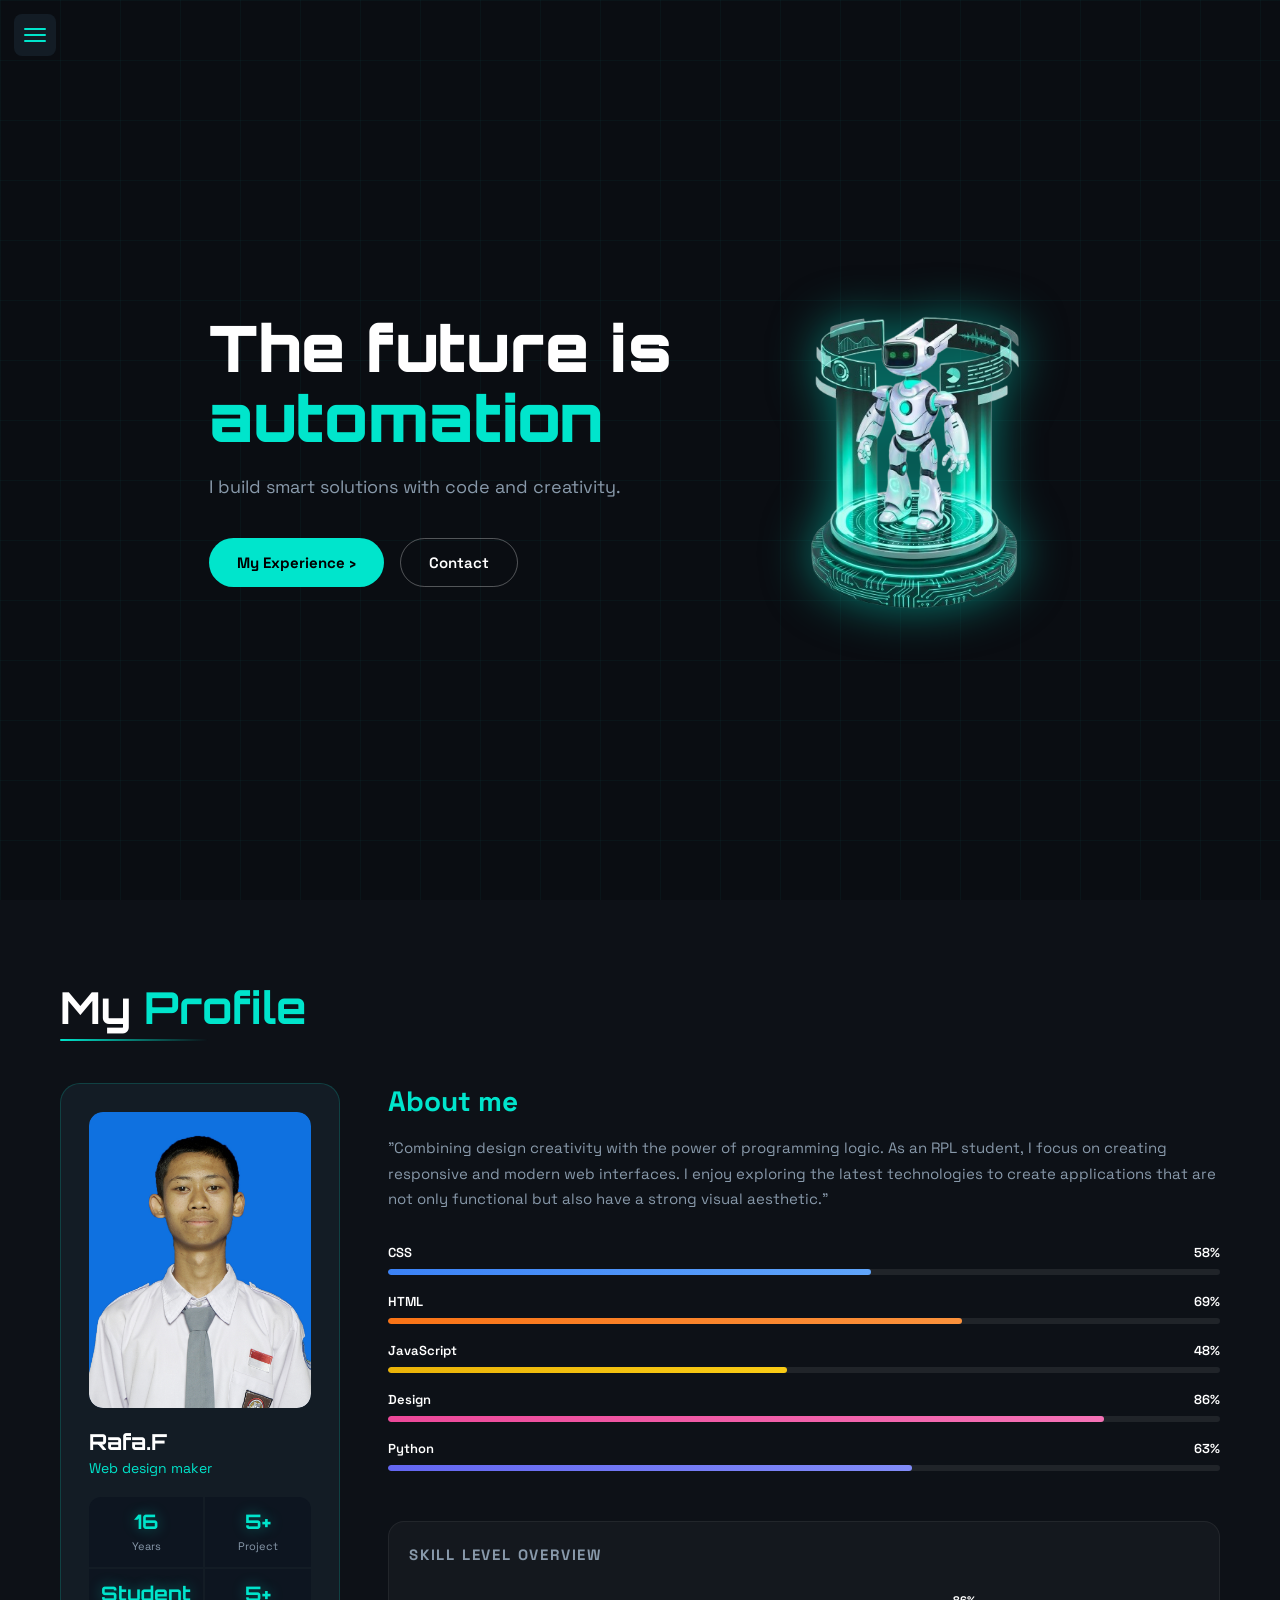
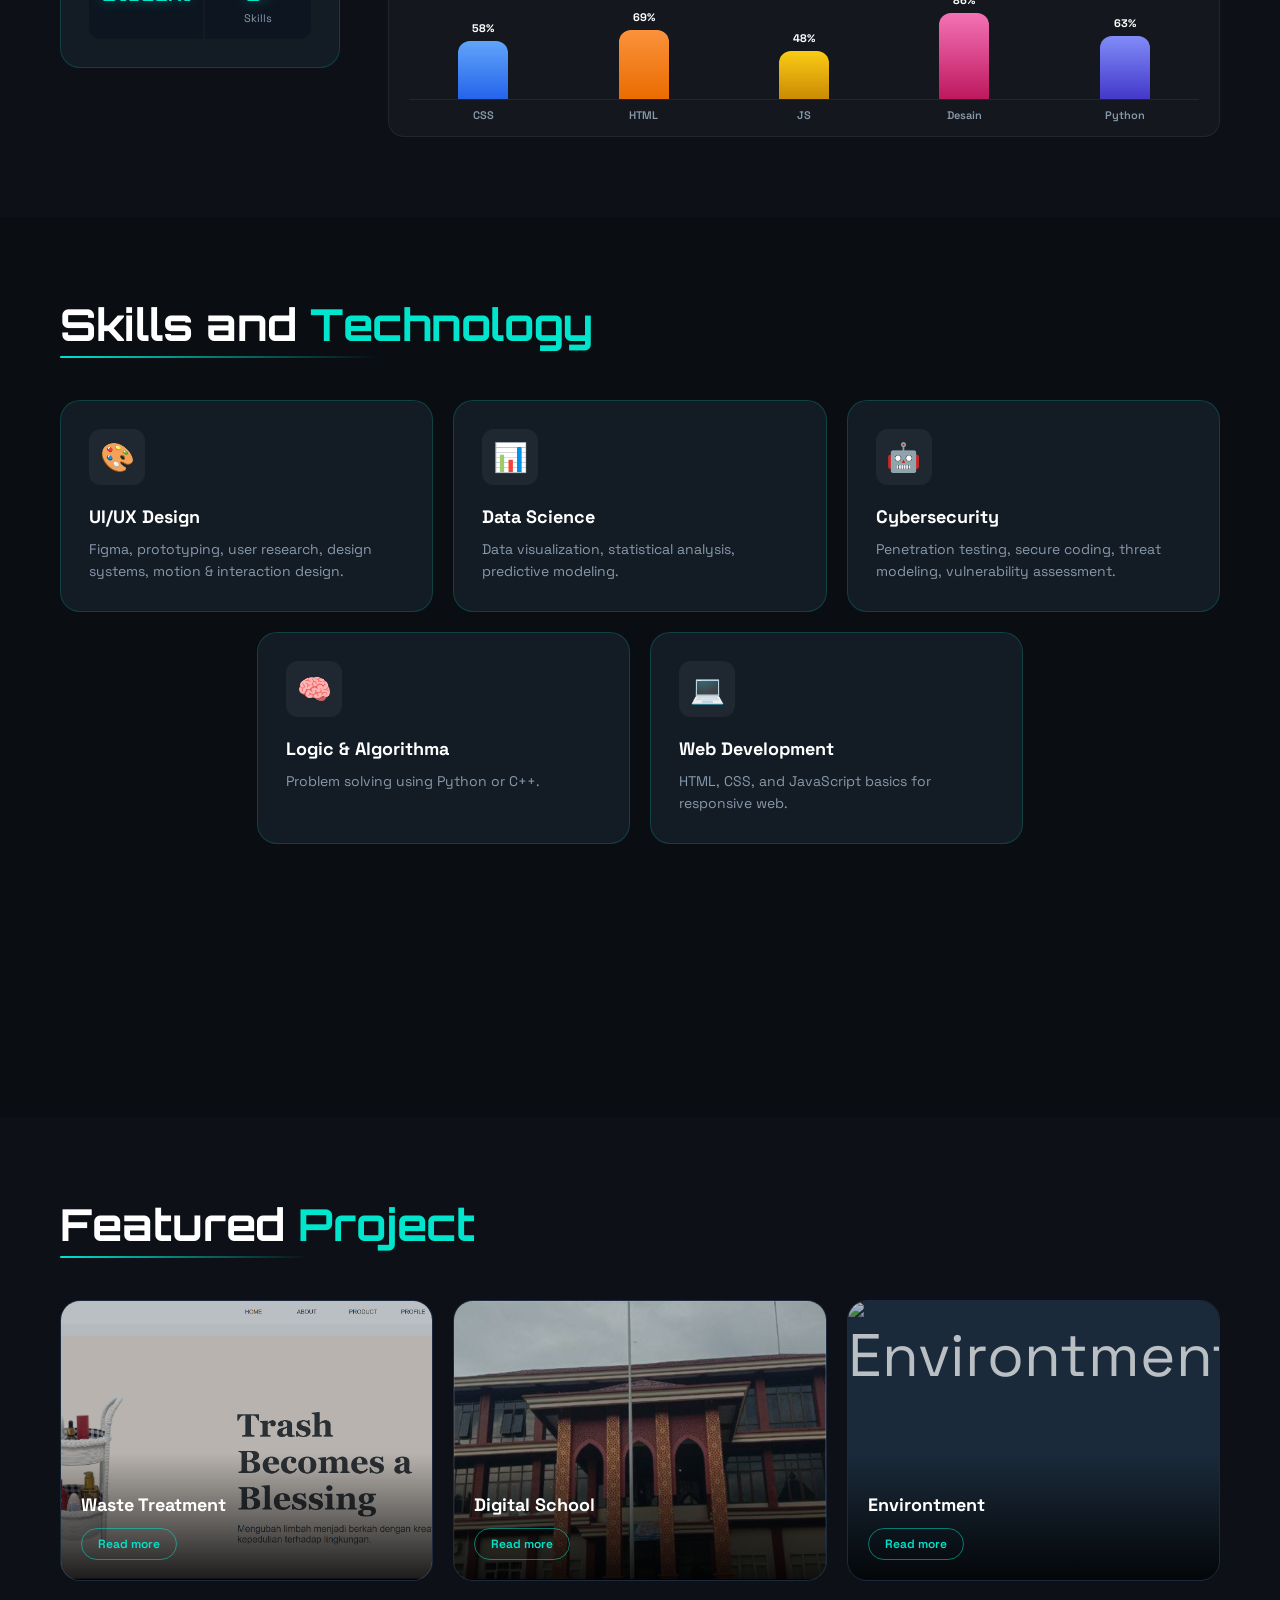
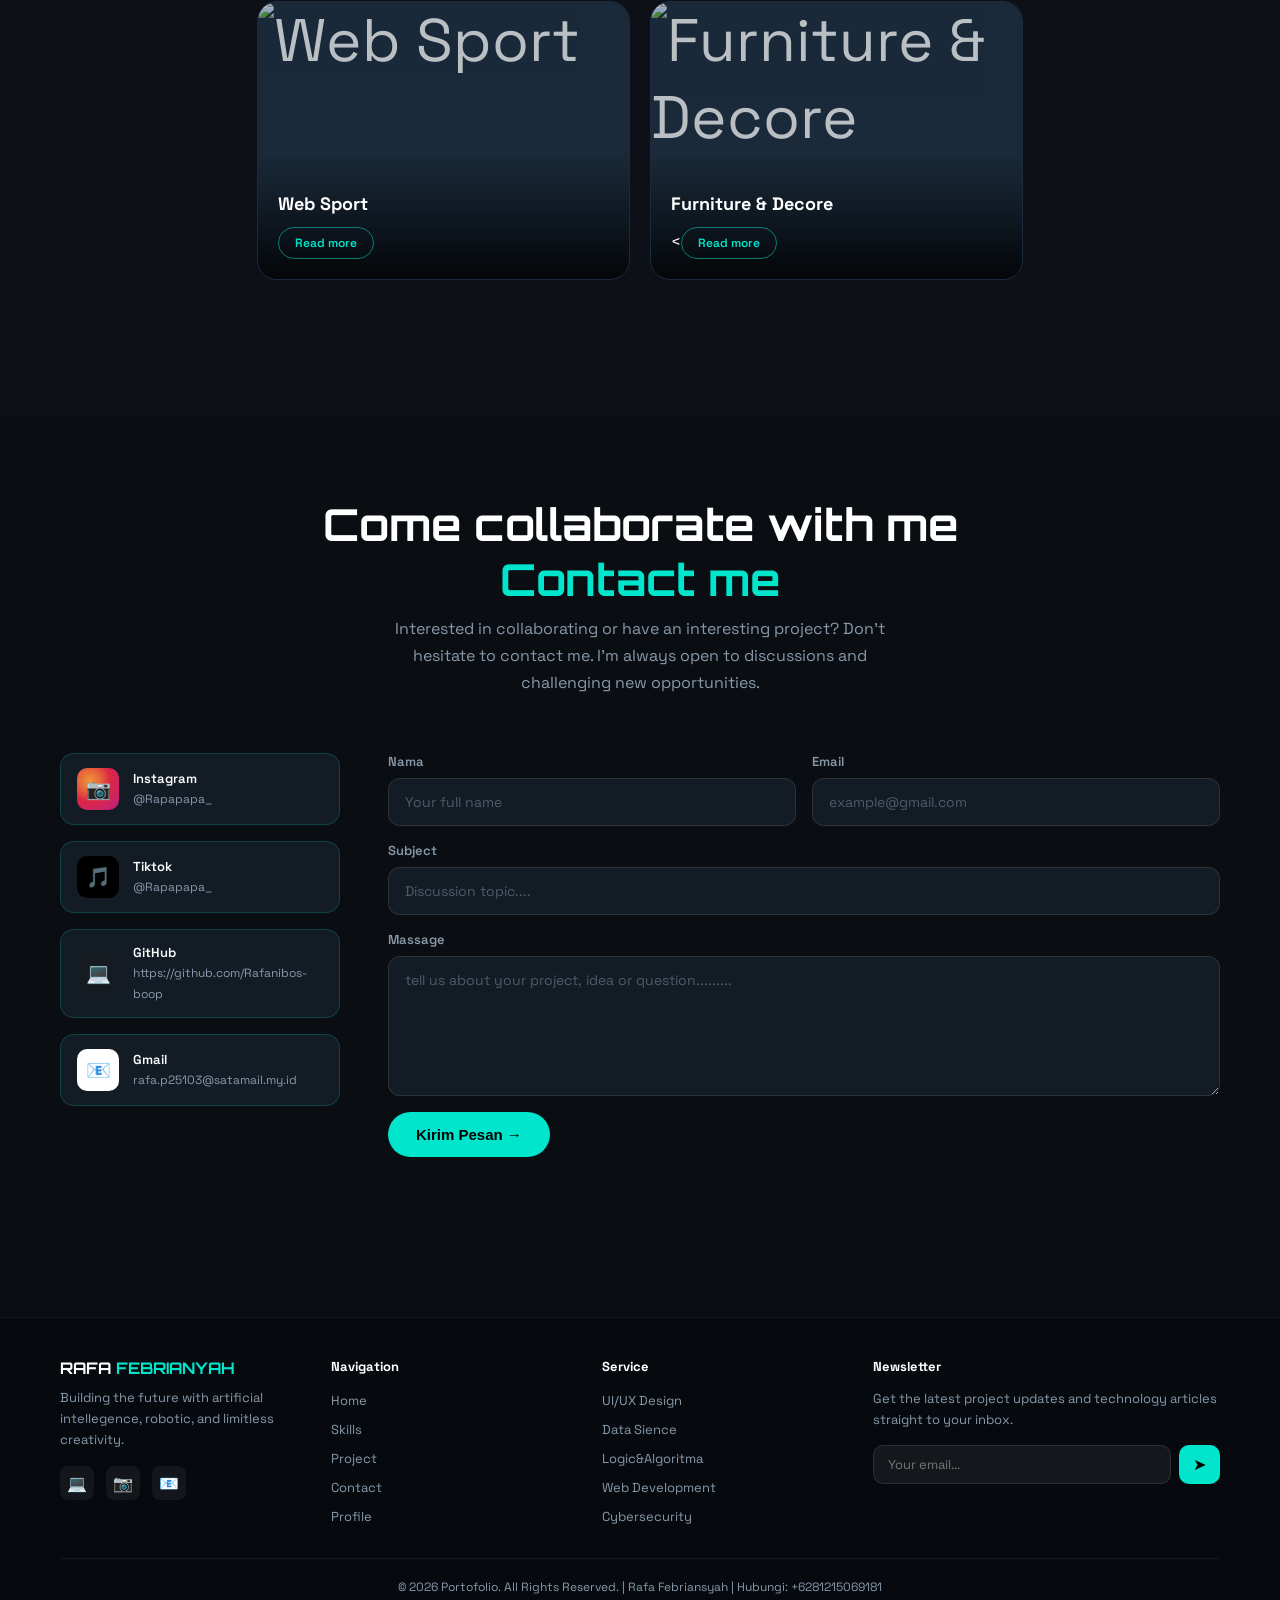
==== index.html @ 0d3baa40 "Update and rename kolaborasi (16).html to index.html" ====
<!DOCTYPE html>
<html lang="id">
<head>
<meta charset="UTF-8">
<meta name="viewport" content="width=device-width, initial-scale=1.0">
<title>Rafa Febrianyah | Portfolio</title>
<link href="https://fonts.googleapis.com/css2?family=Orbitron:wght@400;700;900&family=Space+Grotesk:wght@300;400;500;600;700&display=swap" rel="stylesheet">
<link rel="stylesheet" href="kolaborasi.css">
</head>
<body>

<div id="loading-screen">
  <div class="loading-scan"></div>
  <div class="loading-logo">RAFA <span>FEBRIANYAH</span></div>
  <div class="loading-bar-wrap">
    <div class="loading-bar-fill" id="loading-bar"></div>
  </div>
  <div class="loading-pct" id="loading-pct">0%</div>
  <div class="loading-dots">
    <span></span><span></span><span></span>
  </div>
</div>

<div id="scroll-progress"></div>
<div id="cursor-glow"></div>

<div class="sidebar-overlay" id="overlay" onclick="closeSidebar()"></div>

<button class="menu-toggle" onclick="toggleSidebar()" aria-label="Menu">
  <span></span><span></span><span></span>
</button>

<aside class="sidebar" id="sidebar">
  <nav>
    <a href="#home" class="active" onclick="setActive(this); closeSidebar()">
      <svg viewBox="0 0 24 24" fill="none" stroke="currentColor" stroke-width="2"><path d="M3 12L12 3l9 9M5 10v9a1 1 0 001 1h4v-6h4v6h4a1 1 0 001-1v-9"/></svg>
      Home
    </a>
    <a href="#profile" onclick="setActive(this); closeSidebar()">
      <svg viewBox="0 0 24 24" fill="none" stroke="currentColor" stroke-width="2"><circle cx="12" cy="8" r="4"/><path d="M20 21a8 8 0 10-16 0"/></svg>
      Profile
    </a>
    <a href="#skills" onclick="setActive(this); closeSidebar()">
      <svg viewBox="0 0 24 24" fill="none" stroke="currentColor" stroke-width="2"><circle cx="12" cy="12" r="3"/><path d="M19.07 4.93a10 10 0 010 14.14M4.93 4.93a10 10 0 000 14.14"/></svg>
      Skills
    </a>
    <a href="#projects" onclick="setActive(this); closeSidebar()">
      <svg viewBox="0 0 24 24" fill="none" stroke="currentColor" stroke-width="2"><rect x="3" y="3" width="7" height="7" rx="1"/><rect x="14" y="3" width="7" height="7" rx="1"/><rect x="3" y="14" width="7" height="7" rx="1"/><path d="M14 17h7M17 14v7"/></svg>
      Project
    </a>
    <a href="#contact" onclick="setActive(this); closeSidebar()">
      <svg viewBox="0 0 24 24" fill="none" stroke="currentColor" stroke-width="2"><path d="M21 15a2 2 0 01-2 2H7l-4 4V5a2 2 0 012-2h14a2 2 0 012 2z"/></svg>
      Contact
    </a>
  </nav>

  <div class="sidebar-socials">
    <a href="https://github.com/Rafanibos-boop" title="GitHub">
      <svg viewBox="0 0 24 24" fill="currentColor"><path d="M12 2C6.477 2 2 6.484 2 12.017c0 4.425 2.865 8.18 6.839 9.504.5.092.682-.217.682-.483 0-.237-.008-.868-.013-1.703-2.782.605-3.369-1.343-3.369-1.343-.454-1.158-1.11-1.466-1.11-1.466-.908-.62.069-.608.069-.608 1.003.07 1.531 1.032 1.531 1.032.892 1.53 2.341 1.088 2.91.832.092-.647.35-1.088.636-1.338-2.22-.253-4.555-1.113-4.555-4.951 0-1.093.39-1.988 1.029-2.688-.103-.253-.446-1.272.098-2.65 0 0 .84-.27 2.75 1.026A9.564 9.564 0 0112 6.844c.85.004 1.705.115 2.504.337 1.909-1.296 2.747-1.027 2.747-1.027.546 1.379.202 2.398.1 2.651.64.7 1.028 1.595 1.028 2.688 0 3.848-2.339 4.695-4.566 4.943.359.309.678.92.678 1.855 0 1.338-.012 2.419-.012 2.747 0 .268.18.58.688.482A10.019 10.019 0 0022 12.017C22 6.484 17.522 2 12 2z"/></svg>
    </a>
    <a href="https://www.tiktok.com/@rapapapapapap_?_r=1&_t=ZS-96PZ1xKHbpC" title="TikTok">
      <svg viewBox="0 0 24 24" fill="currentColor"><path d="M19.59 6.69a4.83 4.83 0 01-3.77-4.25V2h-3.45v13.67a2.89 2.89 0 01-2.88 2.5 2.89 2.89 0 01-2.89-2.89 2.89 2.89 0 012.89-2.89c.28 0 .54.04.79.1V9.01a6.33 6.33 0 00-.79-.05 6.34 6.34 0 00-6.34 6.34 6.34 6.34 0 006.34 6.34 6.34 6.34 0 006.33-6.34V8.69a8.18 8.18 0 004.78 1.52V6.79a4.85 4.85 0 01-1.01-.1z"/></svg>
    </a>
    <a href="https://www.instagram.com/15rapapa/" title="Instagram">
      <svg viewBox="0 0 24 24" fill="currentColor"><path d="M12 2.163c3.204 0 3.584.012 4.85.07 3.252.148 4.771 1.691 4.919 4.919.058 1.265.069 1.645.069 4.849 0 3.205-.012 3.584-.069 4.849-.149 3.225-1.664 4.771-4.919 4.919-1.266.058-1.644.07-4.85.07-3.204 0-3.584-.012-4.849-.07-3.26-.149-4.771-1.699-4.919-4.92-.058-1.265-.07-1.644-.07-4.849 0-3.204.013-3.583.07-4.849.149-3.227 1.664-4.771 4.919-4.919 1.266-.057 1.645-.069 4.849-.069zm0-2.163c-3.259 0-3.667.014-4.947.072-4.358.2-6.78 2.618-6.98 6.98-.059 1.281-.073 1.689-.073 4.948 0 3.259.014 3.668.072 4.948.2 4.358 2.618 6.78 6.98 6.98 1.281.058 1.689.072 4.948.072 3.259 0 3.668-.014 4.948-.072 4.354-.2 6.782-2.618 6.979-6.98.059-1.28.073-1.689.073-4.948 0-3.259-.014-3.667-.072-4.947-.196-4.354-2.617-6.78-6.979-6.98-1.281-.059-1.69-.073-4.949-.073zm0 5.838a6.162 6.162 0 100 12.324 6.162 6.162 0 000-12.324zM12 16a4 4 0 110-8 4 4 0 010 8zm6.406-11.845a1.44 1.44 0 100 2.881 1.44 1.44 0 000-2.881z"/></svg>
    </a>
  </div>

  <div class="sidebar-footer">
    <div class="sidebar-profile">
      <div class="sidebar-avatar">RF</div>
      <div class="sidebar-info">
        <p>Rafa F</p>
        <span>Desainer Web</span>
      </div>
    </div>
  </div>
</aside>

<main class="main">

  <section id="home">
    <div class="hero-grid"></div>
    <div class="hero-particles" id="heroParticles"></div>
    <div class="hero-content">
      <h1>The future is<br><span>automation</span></h1>
      <p>I build smart solutions with code and creativity.</p>
      <div class="hero-btns">
        <a href="experience.html" class="btn-primary">My Experience &rsaquo;</a>
        <a href="#contact" class="btn-outline">Contact</a>
      </div>
    </div>
    <div class="hero-robot">
      <div class="robot-scene">
        <img
          src="Gemini_Generated_Image_8p0l378p0l378p0l-removebg-preview.png"
          class="robot-img"
        />
      </div>
    </div>
  </section>

  <section id="profile">
    <h2 class="section-title reveal">My <span>Profile</span></h2>
    <div class="profile-grid">
      <div class="profile-card reveal reveal-left">
        <div class="profile-img"><img src="[data-uri]" alt="Rafa Febrianyah" style="width:100%;height:100%;object-fit:cover;border-radius:14px;"></div>
        <p class="profile-name">Rafa.F</p>
        <p class="profile-role">Web design maker</p>
        <div class="profile-stats">
          <div class="stat-item"><strong>16</strong><span>Years</span></div>
          <div class="stat-item"><strong>5+</strong><span>Project</span></div>
          <div class="stat-item"><strong>Student</strong><span>&nbsp;</span></div>
          <div class="stat-item"><strong>5+</strong><span>Skills</span></div>
        </div>
      </div>

      <div class="about-section reveal reveal-right reveal-delay-2">
        <h3>About me</h3>
        <p>"Combining design creativity with the power of programming logic. As an RPL student, I focus on creating responsive and modern web interfaces. I enjoy exploring the latest technologies to create applications that are not only functional but also have a strong visual aesthetic."</p>
        <div class="skill-bars">
          <div class="skill-bar-item">
            <div class="skill-bar-header">
              <span>CSS</span><span>58%</span>
            </div>
            <div class="skill-bar-track">
              <div class="skill-bar-fill" style="width:58%; background: linear-gradient(90deg,#3b82f6,#60a5fa)"></div>
            </div>
          </div>
          <div class="skill-bar-item">
            <div class="skill-bar-header">
              <span>HTML</span><span>69%</span>
            </div>
            <div class="skill-bar-track">
              <div class="skill-bar-fill" style="width:69%; background: linear-gradient(90deg,#f97316,#fb923c)"></div>
            </div>
          </div>
          <div class="skill-bar-item">
            <div class="skill-bar-header">
              <span>JavaScript</span><span>48%</span>
            </div>
            <div class="skill-bar-track">
              <div class="skill-bar-fill" style="width:48%; background: linear-gradient(90deg,#eab308,#facc15)"></div>
            </div>
          </div>
          <div class="skill-bar-item">
            <div class="skill-bar-header">
              <span>Design</span><span>86%</span>
            </div>
            <div class="skill-bar-track">
              <div class="skill-bar-fill" style="width:86%; background: linear-gradient(90deg,#ec4899,#f472b6)"></div>
            </div>
          </div>
          <div class="skill-bar-item">
            <div class="skill-bar-header">
              <span>Python</span><span>63%</span>
            </div>
            <div class="skill-bar-track">
              <div class="skill-bar-fill" style="width:63%; background: linear-gradient(90deg,#6366f1,#818cf8)"></div>
            </div>
          </div>
          <div class="skill-chart-wrap">
            <p class="skill-chart-label">Skill Level Overview</p>
            <div class="skill-chart">
              <div class="skill-col">
                <span class="skill-col-pct">58%</span>
                <div class="skill-col-bar" style="height:58px; background:linear-gradient(to top,#2563eb,#60a5fa)"></div>
              </div>
              <div class="skill-col">
                <span class="skill-col-pct">69%</span>
                <div class="skill-col-bar" style="height:69px; background:linear-gradient(to top,#ea6c00,#fb923c)"></div>
              </div>
              <div class="skill-col">
                <span class="skill-col-pct">48%</span>
                <div class="skill-col-bar" style="height:48px; background:linear-gradient(to top,#ca8a04,#facc15)"></div>
              </div>
              <div class="skill-col">
                <span class="skill-col-pct">86%</span>
                <div class="skill-col-bar" style="height:86px; background:linear-gradient(to top,#be185d,#f472b6)"></div>
              </div>
              <div class="skill-col">
                <span class="skill-col-pct">63%</span>
                <div class="skill-col-bar" style="height:63px; background:linear-gradient(to top,#4338ca,#818cf8)"></div>
              </div>
            </div>
            <div class="skill-chart-names">
              <div>CSS</div>
              <div>HTML</div>
              <div>JS</div>
              <div>Desain</div>
              <div>Python</div>
            </div>
          </div>
        </div>
      </div>
    </div>
  </section>
  <section id="skills">
    <h2 class="section-title reveal">Skills and <span>Technology</span></h2>
    <div class="skills-grid">
      <div class="skill-card reveal reveal-delay-1">
        <div class="skill-icon">🎨</div>
        <h3>UI/UX Design</h3>
        <p>Figma, prototyping, user research, design systems, motion & interaction design.</p>
      </div>
      <div class="skill-card reveal reveal-delay-2">
        <div class="skill-icon">📊</div>
        <h3>Data Science</h3>
        <p>Data visualization, statistical analysis, predictive modeling.</p>
      </div>
      <div class="skill-card reveal reveal-delay-3">
        <div class="skill-icon">🤖</div>
        <h3>Cybersecurity</h3>
        <p>Penetration testing, secure coding, threat modeling, vulnerability assessment.</p>
      </div>
    </div>
    <div class="skills-row-2">
      <div class="skill-card reveal reveal-delay-2">
        <div class="skill-icon">🧠</div>
        <h3>Logic &amp; Algorithma</h3>
        <p>Problem solving using Python or C++.</p>
      </div>
      <div class="skill-card reveal reveal-delay-3">
        <div class="skill-icon">💻</div>
        <h3>Web Development</h3>
        <p>HTML, CSS, and JavaScript basics for responsive web.</p>
      </div>
    </div>
  </section>

  <section id="projects">
    <h2 class="section-title reveal">Featured <span>Project</span></h2>
    <div class="projects-top">
      <div class="project-card" onclick="openProject('indexsmk.html','Digital School')">
        <div class="project-thumb">
<img src="w.png">
        </div>
        <div class="project-info">
          <h3>Waste Treatment</h3>
          <a href="https://iicharamadhani.github.io/Trash-Becomes-a-Blessing/" class="btn-read">Read more</a>
        </div>
      </div>
      <div class="project-card" onclick="openProject('indexsmk.html','Digital School')">
        <div class="project-thumb">
          <img src="[data-uri]" alt="Digital School" style="width:100%;height:100%;object-fit:cover;">
        </div>
        <div class="project-info">
          <h3>Digital School</h3>
          <a href="indexsmk.html" class="btn-read">Read more</a>
        </div>
      </div>
      <div class="project-card" onclick="openProject('evirontment.html','Environtment')">
        <div class="project-thumb">
          <img src="https://images.unsplash.com/photo-1503676260728-1c00da094a0b?w=800&q=80" alt="Environtment" style="width:100%;height:100%;object-fit:cover;">
        </div>
        <div class="project-info">
          <h3>Environtment</h3>
          <a href="evi.html" class="btn-read">Read more</a>
        </div>
      </div>
    </div>
    <div class="projects-bottom">
      <div class="project-card" onclick="openProject('index4sm2.html','Web Sport')">
        <div class="project-thumb">
          <img src="https://images.unsplash.com/photo-1530549387789-4c1017266635?w=800&q=80" alt="Web Sport" style="width:100%;height:100%;object-fit:cover;">
        </div>
        <div class="project-info">
          <h3>Web Sport</h3>
          <a href="index4sm2.html" class="btn-read">Read more</a>
        </div>
      </div>
      <div class="project-card" onclick="openProject('ruma.html','Furniture & Decore')">
        <div class="project-thumb">
          <img src="https://images.unsplash.com/photo-1555041469-a586c61ea9bc?w=800&q=80" alt="Furniture & Decore" style="width:100%;height:100%;object-fit:cover;">
        </div>
        <div class="project-info">
          <h3>Furniture &amp; Decore</h3>
          <<a href="ruma.html" class="btn-read">Read more</a>
        </div>
      </div>
    </div>
  </section>

  <section id="contact">
    <div class="contact-header reveal">
      <h2>Come collaborate with me<br><span>Contact me</span></h2>
      <p>Interested in collaborating or have an interesting project? Don't hesitate to contact me. I'm always open to discussions and challenging new opportunities.</p>
    </div>

    <div class="contact-layout">
      <div class="social-links reveal reveal-left reveal-delay-1">
        <a href="https://www.instagram.com/15rapapa/" class="social-item">
          <div class="social-icon-wrap" style="background: radial-gradient(circle at 30% 30%, #f09433, #e6683c, #dc2743, #cc2366, #bc1888)">📷</div>
          <div class="social-item-info">
            <p>Instagram</p>
            <span>@Rapapapa_</span>
          </div>
        </a>
        <a href="https://www.tiktok.com/@rapapapapapap_?_r=1&_t=ZS-96PZ1xKHbpC" class="social-item">
          <div class="social-icon-wrap" style="background: #000">🎵</div>
          <div class="social-item-info">
            <p>Tiktok</p>
            <span>@Rapapapa_</span>
          </div>
        </a>
        <a href="https://github.com/Rafanibos-boop" class="social-item">
          <div class="social-icon-wrap" style="background: #161b22">💻</div>
          <div class="social-item-info">
            <p>GitHub</p>
            <span>https://github.com/Rafanibos-boop</span>
          </div>
        </a>
        <a href="rafa.p25103@satamail.my.id" class="social-item">
          <div class="social-icon-wrap" style="background: #fff">📧</div>
          <div class="social-item-info">
            <p>Gmail</p>
            <span>rafa.p25103@satamail.my.id</span>
          </div>
        </a>
      </div>

      <div class="contact-form reveal reveal-right reveal-delay-2">
        <div class="form-row">
          <div class="form-group">
            <label>Nama</label>
            <input type="text" placeholder="Your full name">
          </div>
          <div class="form-group">
            <label>Email</label>
            <input type="email" placeholder="example@gmail.com">
          </div>
        </div>
        <div class="form-group">
          <label>Subject</label>
          <input type="text" placeholder="Discussion topic....">
        </div>
        <div class="form-group">
          <label>Massage</label>
          <textarea placeholder="tell us about your project, idea or question........."></textarea>
        </div>
        <button class="btn-primary" style="align-self: flex-start;" onclick="alert('Pesan terkirim! ✓')">Kirim Pesan →</button>
      </div>
    </div>
  </section>

  <footer>
    <div class="footer-grid">
      <div class="footer-brand">
        <h3>RAFA <span>FEBRIANYAH</span></h3>
        <p>Building the future with artificial intellegence, robotic, and limitless creativity.</p>
        <div class="footer-social">
          <a href="https://github.com/Rafanibos-boop">💻</a>
          <a href="https://www.instagram.com/15rapapa/">📷</a>
          <a href="rafa.p25103@satamail.my.id">📧</a>
        </div>
      </div>
      <div class="footer-col">
        <h4>Navigation</h4>
        <ul>
          <li><a href="#home">Home</a></li>
          <li><a href="#skills">Skills</a></li>
          <li><a href="#projects">Project</a></li>
          <li><a href="#contact">Contact</a></li>
          <li><a href="#profile">Profile</a></li>
        </ul>
      </div>
      <div class="footer-col">
        <h4>Service</h4>
        <ul>
          <li><a href="#">UI/UX Design</a></li>
          <li><a href="#">Data Sience</a></li>
          <li><a href="#">Logic&Algoritma</a></li>
          <li><a href="#">Web Development</a></li>
          <li><a href="#">Cybersecurity</a></li>
        </ul>
      </div>
      <div class="footer-col">
        <h4>Newsletter</h4>
        <p style="font-size:13px;color:var(--gray);line-height:1.6">Get the latest project updates and technology articles straight to your inbox.</p>
        <div class="newsletter-form">
          <input type="email" placeholder="Your email...">
          <button onclick="alert('Subscribed! ✓')">➤</button>
        </div>
      </div>
    </div>
    <div class="footer-bottom">
      © 2026 Portofolio. All Rights Reserved. | Rafa Febriansyah | Hubungi: +6281215069181
    </div>
  </footer>

</main>

<div class="project-modal" id="projectModal" onclick="closeProject(event)">
  <div class="project-modal-inner">
    <div class="project-modal-bar">
      <span id="projectModalTitle">Project</span>
      <button class="project-modal-close" onclick="closeProjectBtn()">✕</button>
    </div>
    <iframe id="projectModalFrame" src=""></iframe>
  </div>
</div>

<script>
  function openProject(url, title) {
    document.getElementById('projectModalFrame').src = url;
    document.getElementById('projectModalTitle').textContent = title;
    document.getElementById('projectModal').classList.add('open');
    document.body.style.overflow = 'hidden';
  }
  function closeProjectBtn() {
    document.getElementById('projectModal').classList.remove('open');
    document.getElementById('projectModalFrame').src = '';
    document.body.style.overflow = '';
  }
  function closeProject(e) {
    if (e.target === document.getElementById('projectModal')) closeProjectBtn();
  }
  function toggleSidebar() {
    document.getElementById('sidebar').classList.toggle('open');
    document.getElementById('overlay').classList.toggle('open');
    document.body.classList.toggle('sidebar-open');
  }
  function closeSidebar() {
    document.getElementById('sidebar').classList.remove('open');
    document.getElementById('overlay').classList.remove('open');
    document.body.classList.remove('sidebar-open');
  }
  function setActive(el) {
    document.querySelectorAll('.sidebar nav a').forEach(a => a.classList.remove('active'));
    el.classList.add('active');
  }

  const sections = document.querySelectorAll('section[id]');
  window.addEventListener('scroll', () => {
    let current = '';
    sections.forEach(s => {
      if (window.scrollY >= s.offsetTop - 120) current = s.id;
    });
    document.querySelectorAll('.sidebar nav a').forEach(a => {
      a.classList.toggle('active', a.getAttribute('href') === '#' + current);
    });
  });

  const progressBar = document.getElementById('scroll-progress');
  window.addEventListener('scroll', () => {
    const pct = window.scrollY / (document.body.scrollHeight - window.innerHeight) * 100;
    progressBar.style.width = pct + '%';
  });

  const cursorGlow = document.getElementById('cursor-glow');
  document.addEventListener('mousemove', e => {
    cursorGlow.style.left = e.clientX + 'px';
    cursorGlow.style.top  = e.clientY + 'px';
  });

  (function () {
    const container = document.getElementById('heroParticles');
    if (!container) return;
    for (let i = 0; i < 28; i++) {
      const s = document.createElement('span');
      s.style.cssText = `
        left: ${Math.random() * 100}%;
        top: ${60 + Math.random() * 40}%;
        --dur: ${6 + Math.random() * 7}s;
        --delay: ${Math.random() * 6}s;
      `;
      container.appendChild(s);
    }
  })();

  (function () {
    const revealEls = document.querySelectorAll('.reveal');
    const ro = new IntersectionObserver((entries) => {
      entries.forEach(e => {
        if (e.isIntersecting) {
          e.target.classList.add('visible');
          ro.unobserve(e.target);
        }
      });
    }, { threshold: 0.12 });
    revealEls.forEach(el => ro.observe(el));

    const titles = document.querySelectorAll('.section-title');
    const to = new IntersectionObserver((entries) => {
      entries.forEach(e => {
        if (e.isIntersecting) {
          e.target.classList.add('title-visible');
          to.unobserve(e.target);
        }
      });
    }, { threshold: 0.3 });
    titles.forEach(t => to.observe(t));
  })();

  (function () {
    document.querySelectorAll('.skill-bar-fill').forEach(bar => {
      const tw = bar.style.width || '0%';
      bar.setAttribute('style', bar.getAttribute('style').replace(/width:[^;]+;?/, '') + '; --tw:' + tw);
    });

    const profileSection = document.getElementById('profile');
    if (!profileSection) return;
    let sbDone = false;
    const obs = new IntersectionObserver((entries) => {
      entries.forEach(e => {
        if (e.isIntersecting && !sbDone) {
          sbDone = true;
          document.querySelectorAll('.skill-bar-fill').forEach((bar, i) => {
            setTimeout(() => bar.classList.add('sb-animated'), i * 120);
          });
        }
      });
    }, { threshold: 0.3 });
    obs.observe(profileSection);
  })();

  document.querySelectorAll('.btn-primary').forEach(btn => {
    btn.addEventListener('click', function (e) {
      const r = document.createElement('span');
      r.className = 'btn-ripple';
      const rect = this.getBoundingClientRect();
      const size = Math.max(rect.width, rect.height);
      r.style.width = r.style.height = size + 'px';
      r.style.left = (e.clientX - rect.left - size / 2) + 'px';
      r.style.top  = (e.clientY - rect.top  - size / 2) + 'px';
      this.appendChild(r);
      setTimeout(() => r.remove(), 600);
    });
  });

  (function () {
    const cards = document.querySelectorAll('.project-card');
    cards.forEach((c, i) => {
      c.classList.add('reveal');
      c.style.transitionDelay = (i * 0.08) + 's';
    });
    const obs = new IntersectionObserver((entries) => {
      entries.forEach(e => {
        if (e.isIntersecting) {
          e.target.classList.add('visible');
          obs.unobserve(e.target);
        }
      });
    }, { threshold: 0.1 });
    cards.forEach(c => obs.observe(c));
  })();

  (function() {
    const screen = document.getElementById('loading-screen');
    const bar    = document.getElementById('loading-bar');
    const pct    = document.getElementById('loading-pct');
    let progress = 0;
    const interval = setInterval(() => {
      progress += Math.random() * 30 + 15;
      if (progress >= 100) {
        progress = 100;
        clearInterval(interval);
        setTimeout(() => { screen.classList.add('hide'); }, 200);
      }
      bar.style.width = progress + '%';
      pct.textContent = Math.round(progress) + '%';
    }, 60);
  })();

  (function() {
    const cols = document.querySelectorAll('.skill-col-bar');
    cols.forEach(col => {
      const h = col.style.height || '0px';
      col.setAttribute('data-vh', h);
      col.style.setProperty('--vh', h);
      col.style.height = '0';
    });
    const skillsSection = document.getElementById('skills');
    if (!skillsSection) return;
    let vbDone = false;
    const obs = new IntersectionObserver((entries) => {
      entries.forEach(e => {
        if (e.isIntersecting && !vbDone) {
          vbDone = true;
          document.querySelectorAll('.skill-col-bar').forEach((col, i) => {
            setTimeout(() => col.classList.add('vb-animated'), i * 140 + 200);
          });
          document.querySelectorAll('.skill-col-pct').forEach((el, i) => {
            setTimeout(() => el.classList.add('vb-animated'), i * 140 + 600);
          });
        }
      });
    }, { threshold: 0.25 });
    obs.observe(skillsSection);
  })();

  (function() {
    const canvas = document.getElementById('neon-trail-canvas');
    const ctx = canvas.getContext('2d');

    function resize() {
      canvas.width = window.innerWidth;
      canvas.height = window.innerHeight;
    }
    resize();
    window.addEventListener('resize', resize);

    const COLORS = ['#00e5cc', '#00bfa5', '#0066ff', '#00e5cc', '#7af7e8'];
    const MAX_POINTS = 80;
    const points = [];

    document.addEventListener('mousemove', e => {
      points.push({
        x: e.clientX,
        y: e.clientY,
        age: 0,
        color: COLORS[Math.floor(Math.random() * COLORS.length)],
      });
      if (points.length > MAX_POINTS) points.shift();
    });

    function draw() {
      ctx.clearRect(0, 0, canvas.width, canvas.height);
      for (let i = 0; i < points.length; i++) points[i].age += 1.2;
      while (points.length && points[0].age > 60) points.shift();

      if (points.length < 2) { requestAnimationFrame(draw); return; }

      for (let i = 1; i < points.length; i++) {
        const p0 = points[i - 1];
        const p1 = points[i];
        const progress = i / points.length;
        const alpha = progress * (1 - p1.age / 60);
        if (alpha <= 0) continue;

        ctx.beginPath();
        ctx.moveTo(p0.x, p0.y);
        ctx.lineTo(p1.x, p1.y);
        ctx.strokeStyle = p1.color;
        ctx.globalAlpha = alpha * 0.18;
        ctx.lineWidth = 12;
        ctx.lineCap = 'round';
        ctx.stroke();

        ctx.beginPath();
        ctx.moveTo(p0.x, p0.y);
        ctx.lineTo(p1.x, p1.y);
        ctx.globalAlpha = alpha * 0.35;
        ctx.lineWidth = 5;
        ctx.stroke();

        ctx.beginPath();
        ctx.moveTo(p0.x, p0.y);
        ctx.lineTo(p1.x, p1.y);
        ctx.globalAlpha = alpha * 0.85;
        ctx.lineWidth = 1.5;
        ctx.shadowBlur = 16;
        ctx.shadowColor = p1.color;
        ctx.stroke();
        ctx.shadowBlur = 0;
      }

      if (points.length) {
        const tip = points[points.length - 1];
        const gradient = ctx.createRadialGradient(tip.x, tip.y, 0, tip.x, tip.y, 18);
        gradient.addColorStop(0, 'rgba(0,229,204,0.6)');
        gradient.addColorStop(0.4, 'rgba(0,229,204,0.15)');
        gradient.addColorStop(1, 'rgba(0,229,204,0)');
        ctx.globalAlpha = 1;
        ctx.beginPath();
        ctx.arc(tip.x, tip.y, 18, 0, Math.PI * 2);
        ctx.fillStyle = gradient;
        ctx.fill();

        ctx.beginPath();
        ctx.arc(tip.x, tip.y, 2.5, 0, Math.PI * 2);
        ctx.fillStyle = '#00e5cc';
        ctx.globalAlpha = 0.95;
        ctx.shadowBlur = 12;
        ctx.shadowColor = '#00e5cc';
        ctx.fill();
        ctx.shadowBlur = 0;
      }

      ctx.globalAlpha = 1;
      requestAnimationFrame(draw);
    }
    draw();
  })();

</script>
</body>
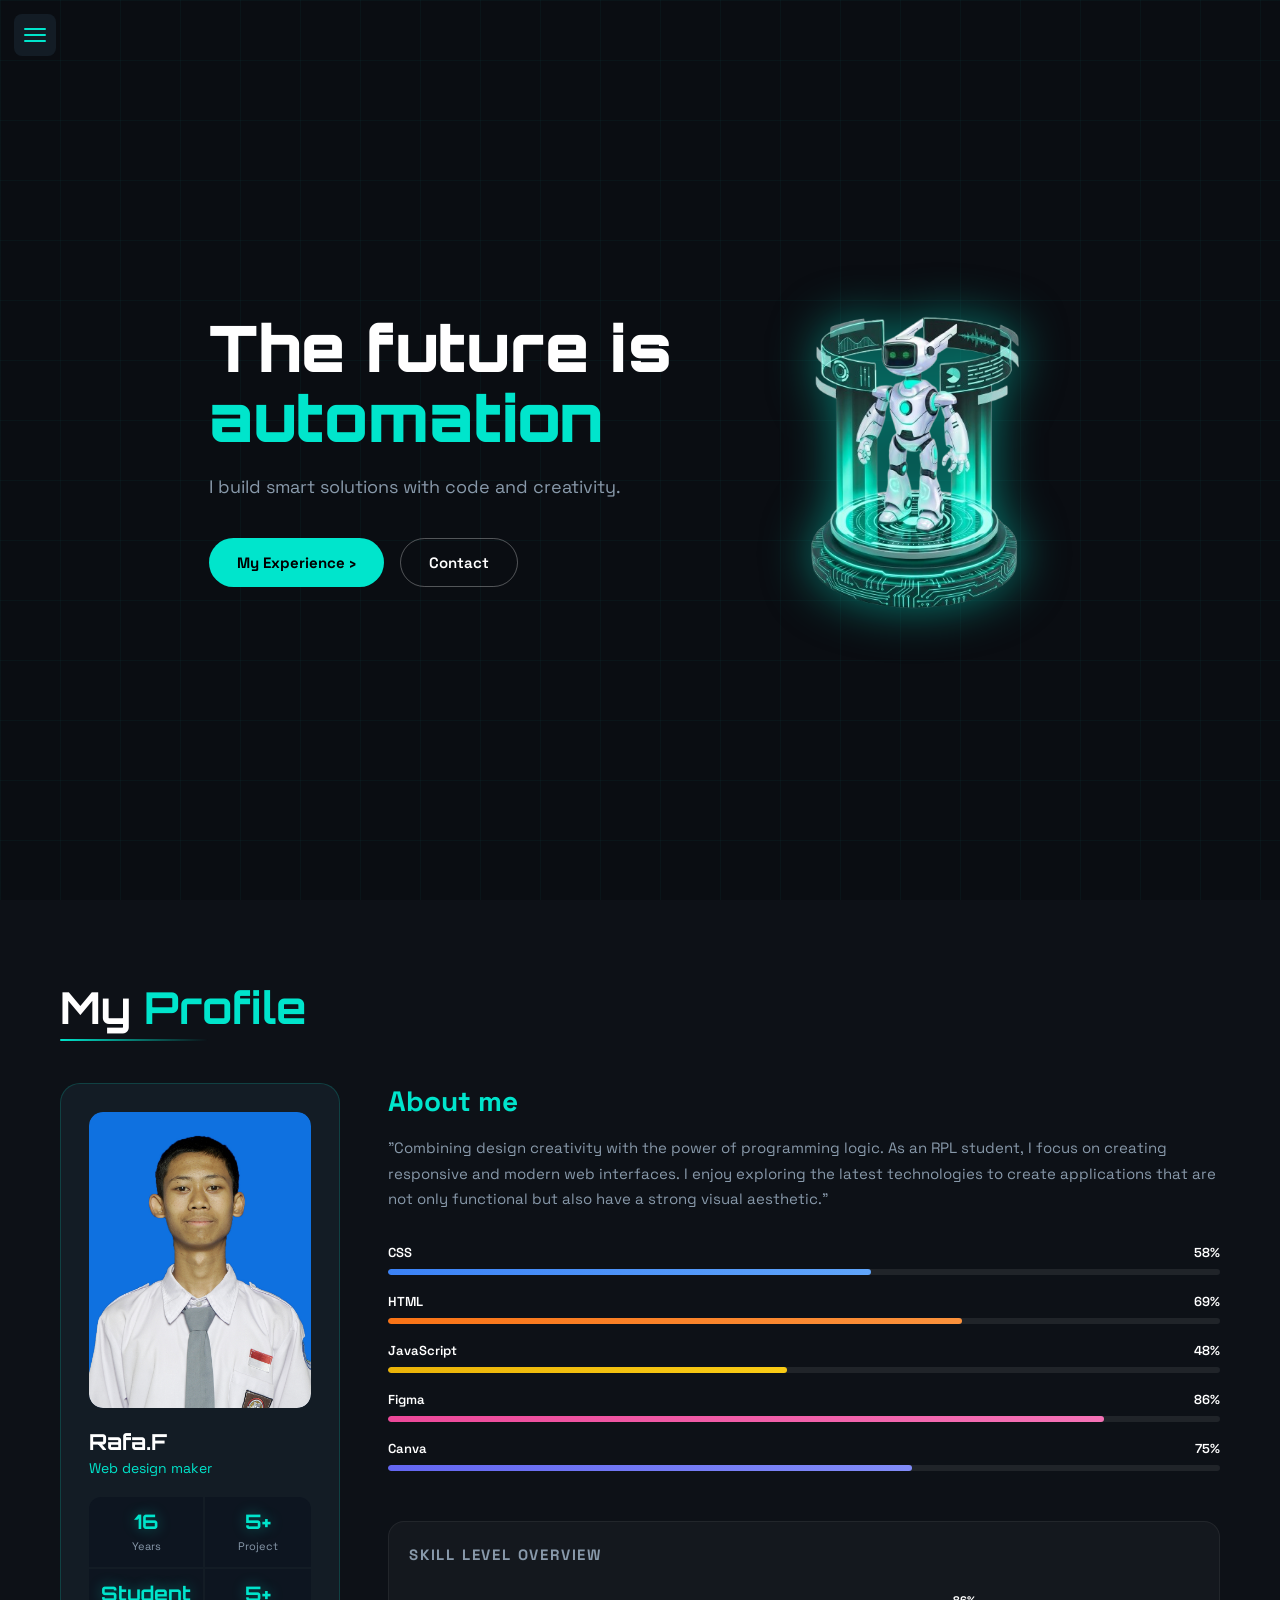
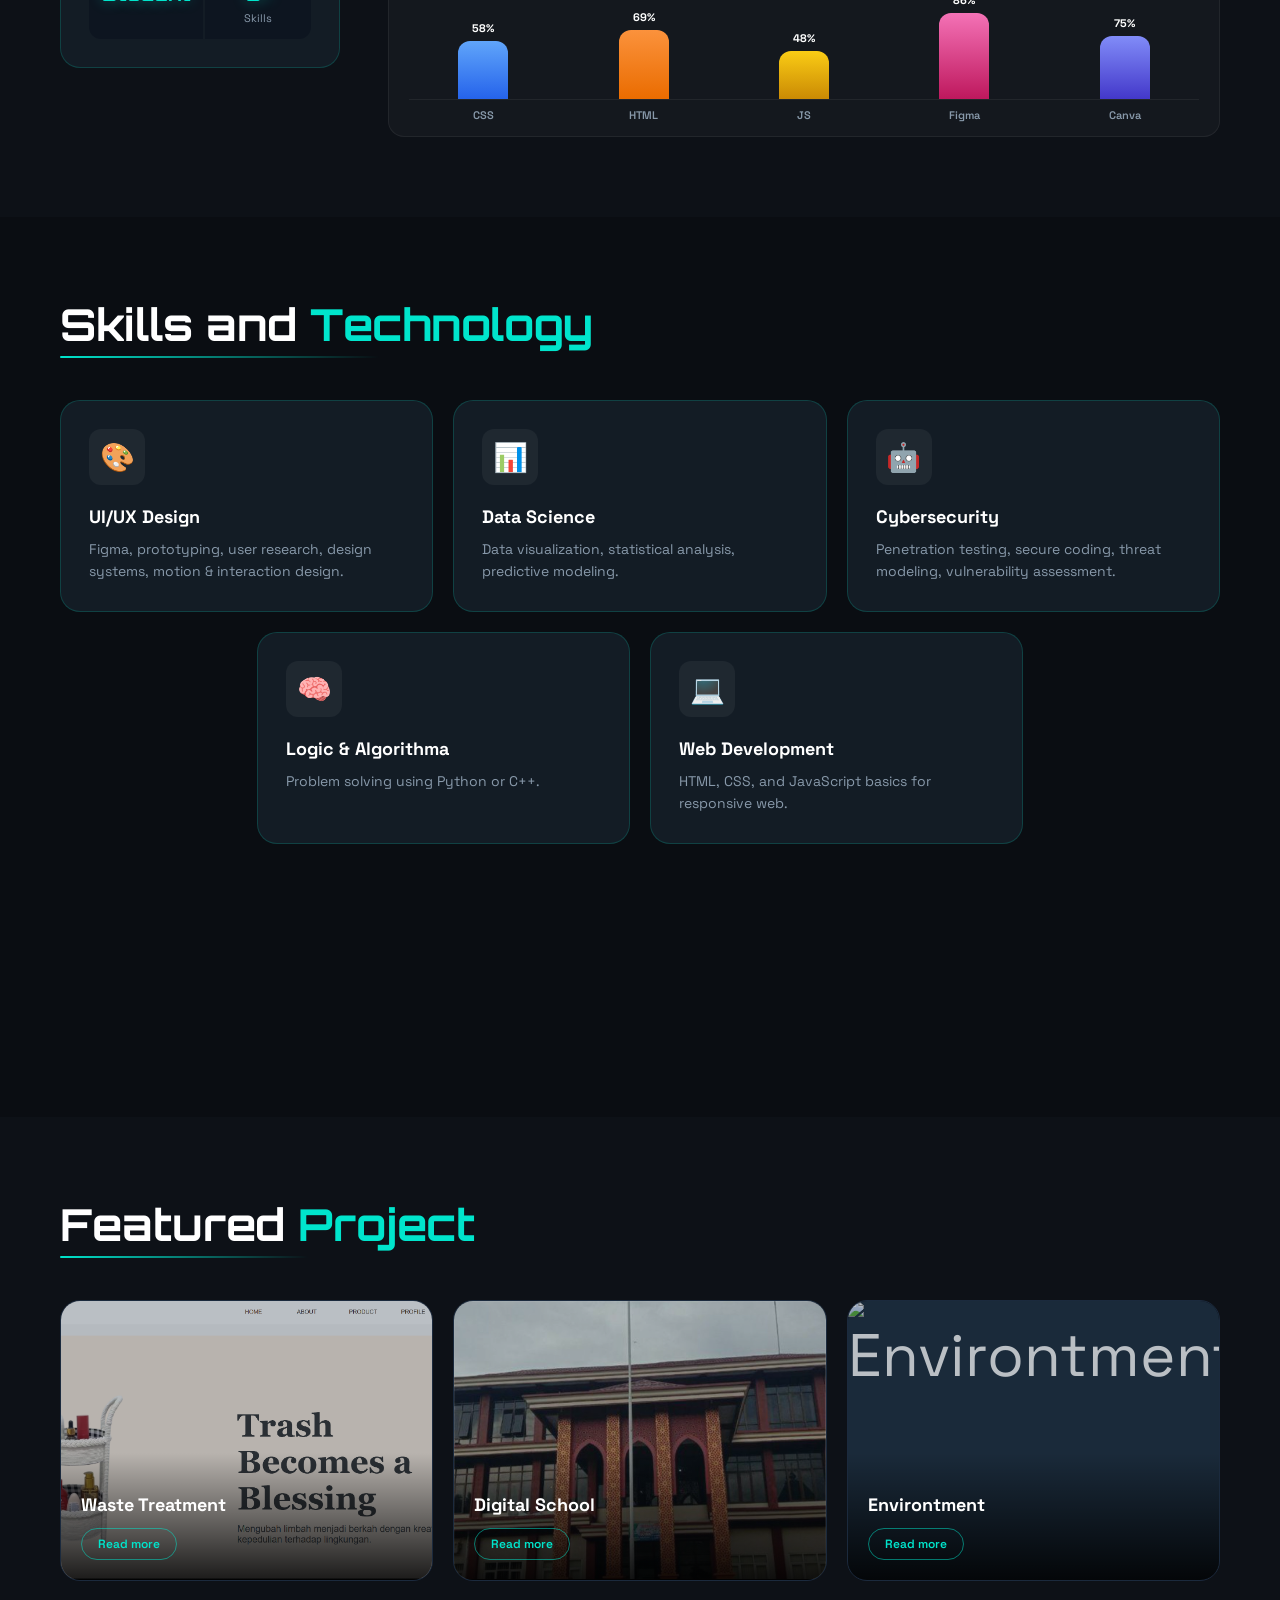
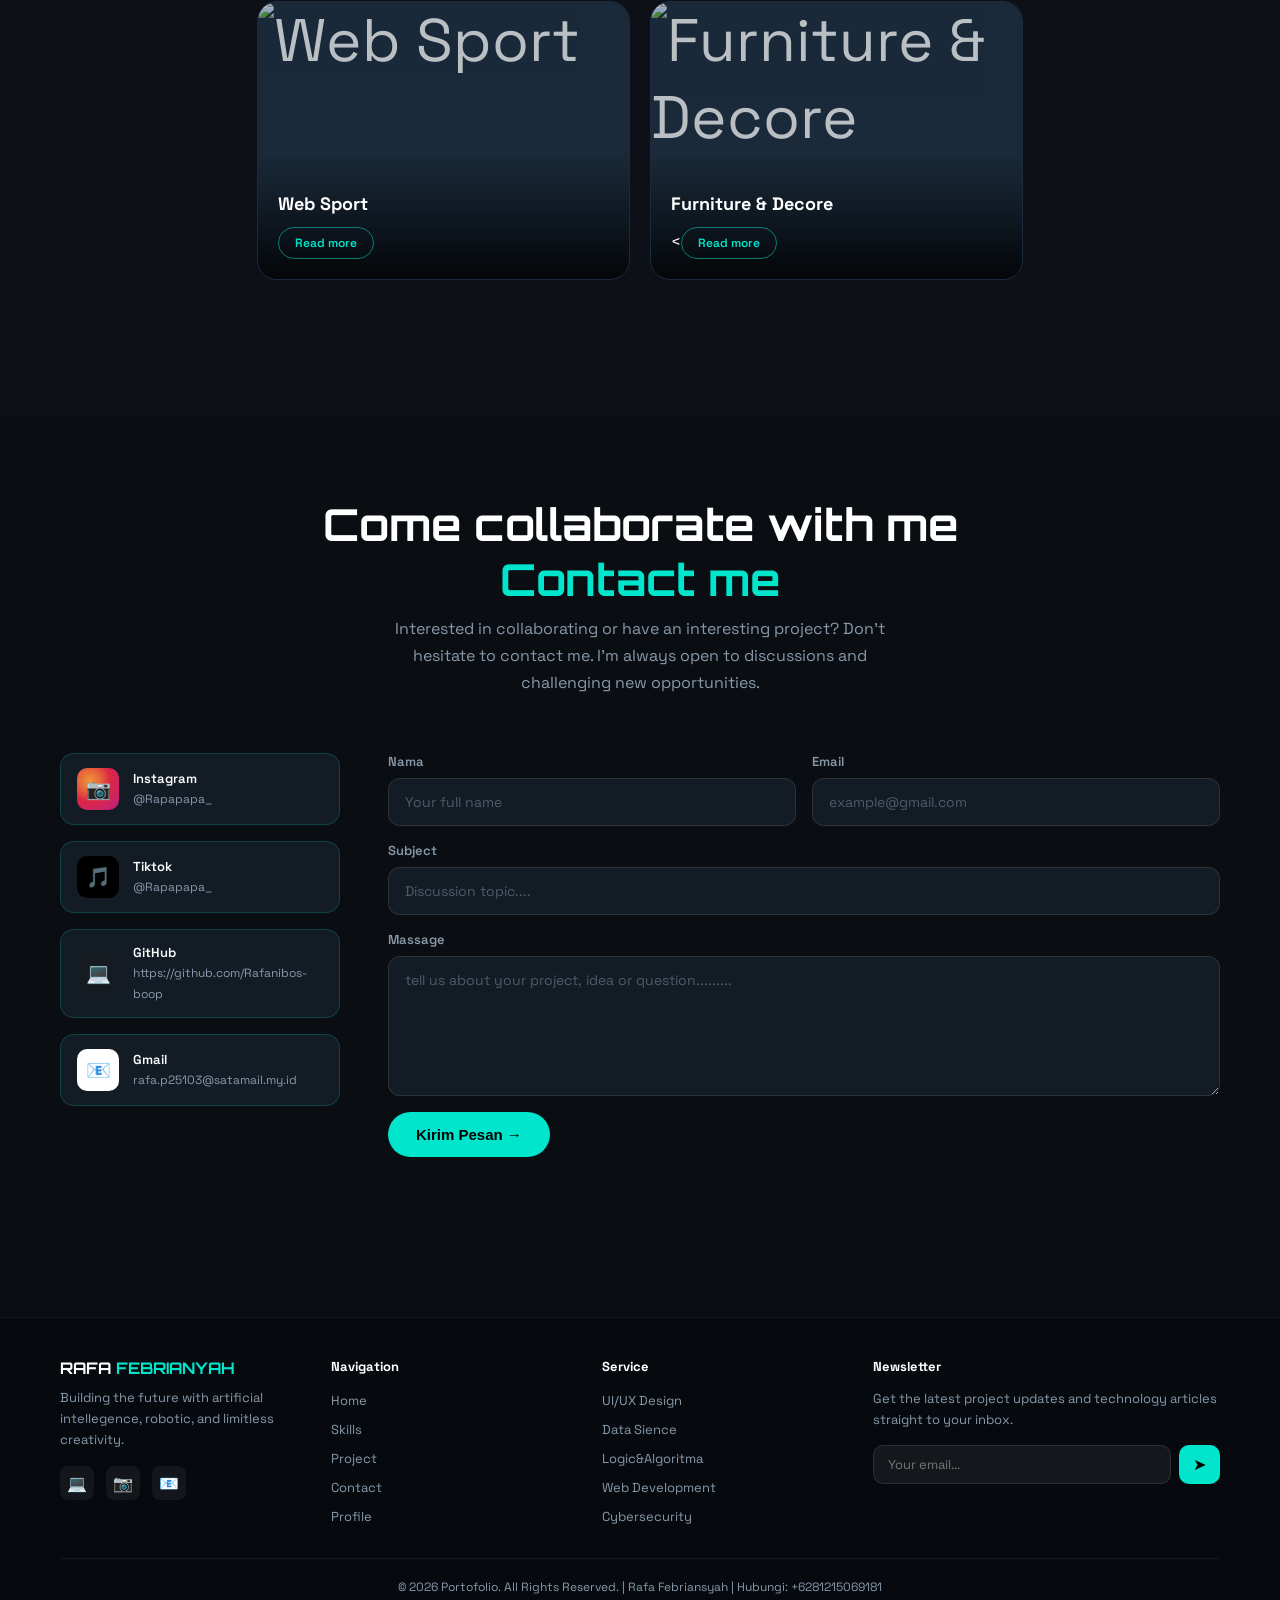
==== commit 8471c15f: "Update index.html" ====
--- a/index.html
+++ b/index.html
@@ -145,7 +145,7 @@
           </div>
           <div class="skill-bar-item">
             <div class="skill-bar-header">
-              <span>Design</span><span>86%</span>
+              <span>Figma</span><span>86%</span>
             </div>
             <div class="skill-bar-track">
               <div class="skill-bar-fill" style="width:86%; background: linear-gradient(90deg,#ec4899,#f472b6)"></div>
@@ -153,7 +153,7 @@
           </div>
           <div class="skill-bar-item">
             <div class="skill-bar-header">
-              <span>Python</span><span>63%</span>
+              <span>Canva</span><span>75%</span>
             </div>
             <div class="skill-bar-track">
               <div class="skill-bar-fill" style="width:63%; background: linear-gradient(90deg,#6366f1,#818cf8)"></div>
@@ -179,7 +179,7 @@
                 <div class="skill-col-bar" style="height:86px; background:linear-gradient(to top,#be185d,#f472b6)"></div>
               </div>
               <div class="skill-col">
-                <span class="skill-col-pct">63%</span>
+                <span class="skill-col-pct">75%</span>
                 <div class="skill-col-bar" style="height:63px; background:linear-gradient(to top,#4338ca,#818cf8)"></div>
               </div>
             </div>
@@ -187,8 +187,8 @@
               <div>CSS</div>
               <div>HTML</div>
               <div>JS</div>
-              <div>Desain</div>
-              <div>Python</div>
+              <div>Figma</div>
+              <div>Canva</div>
             </div>
           </div>
         </div>
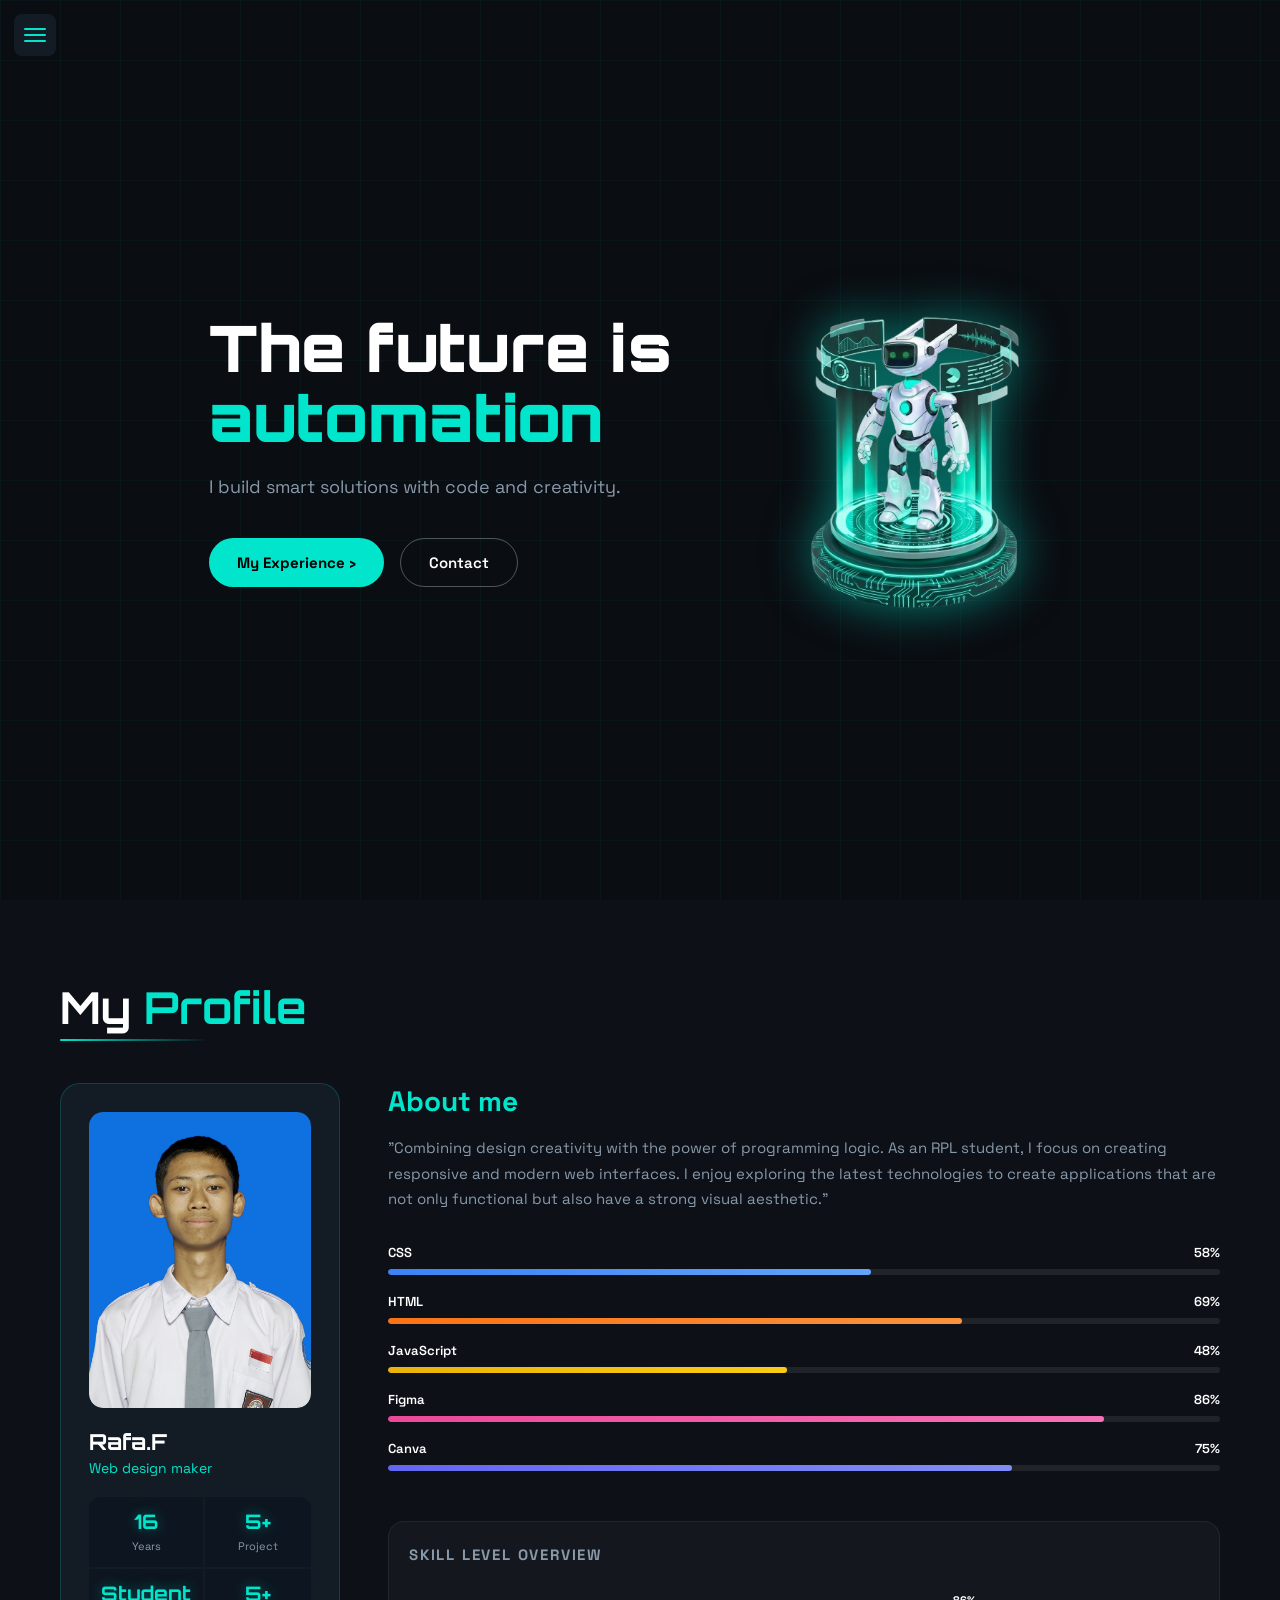
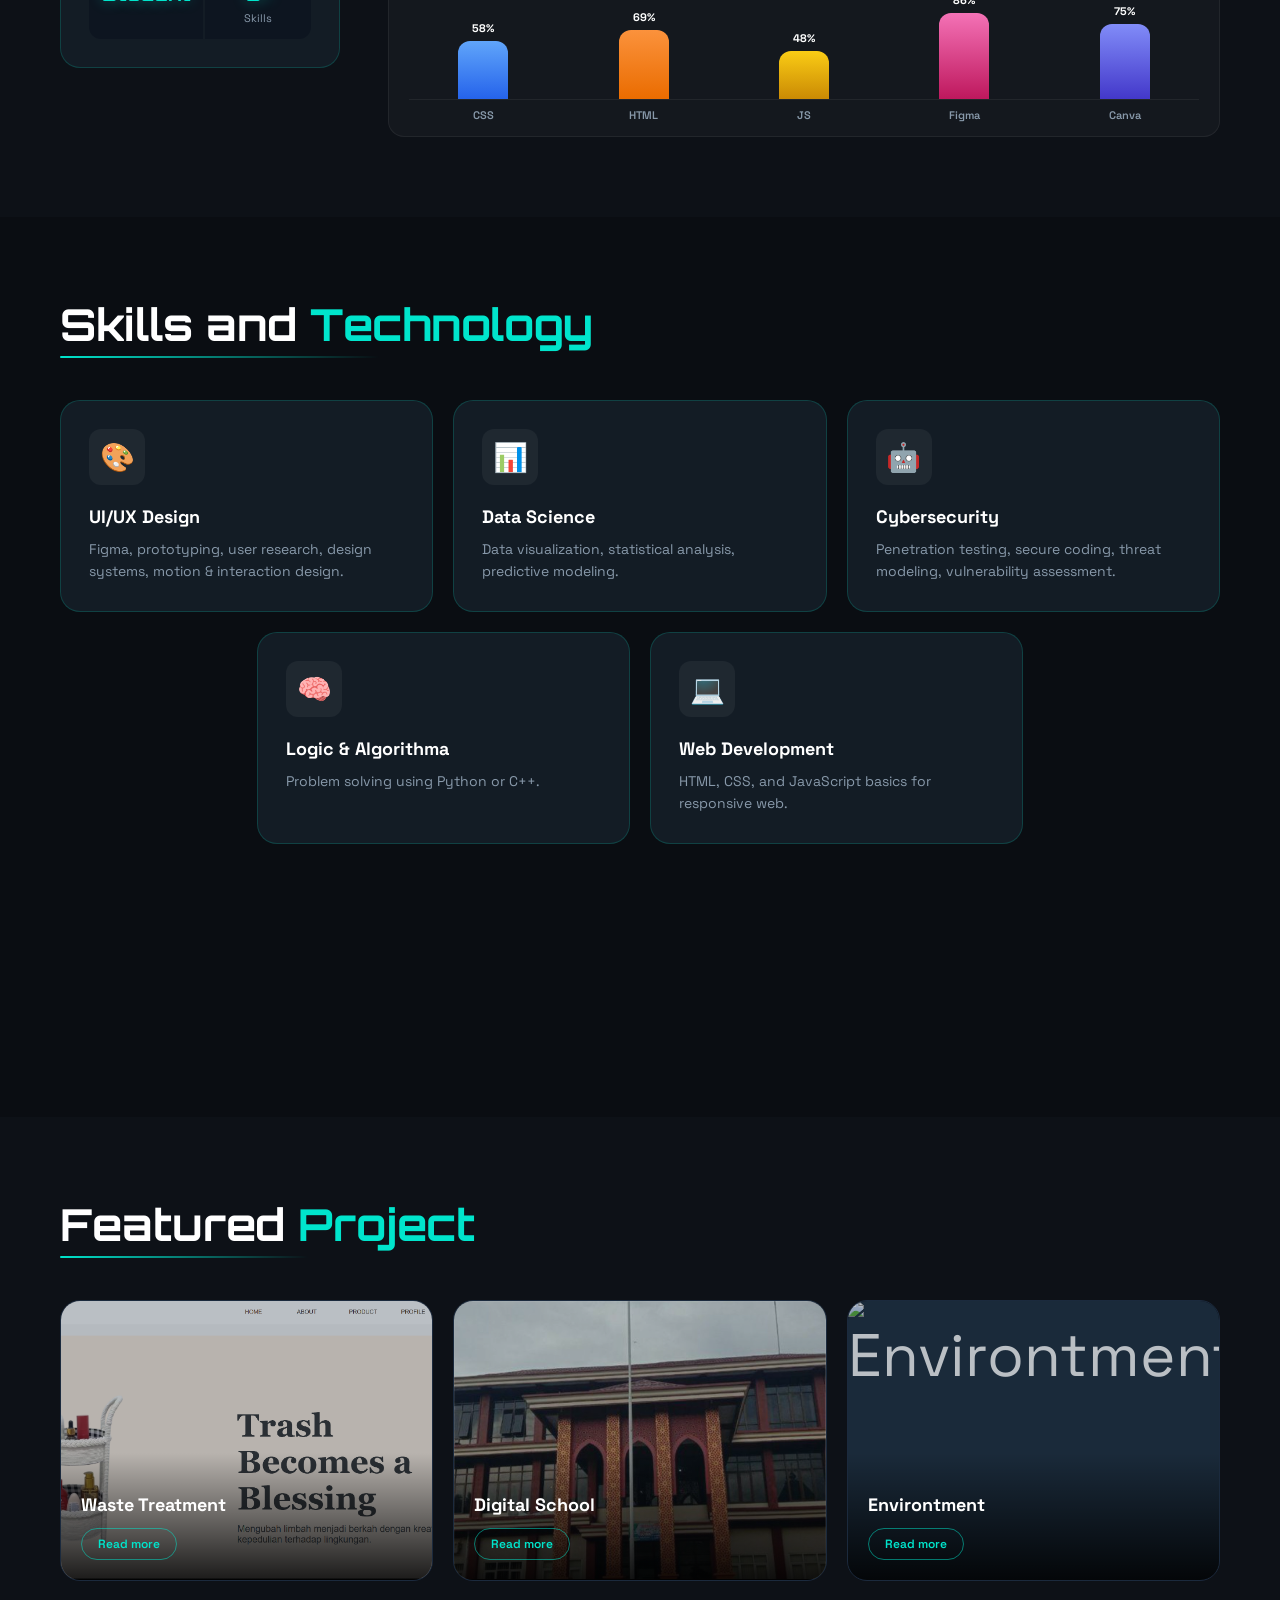
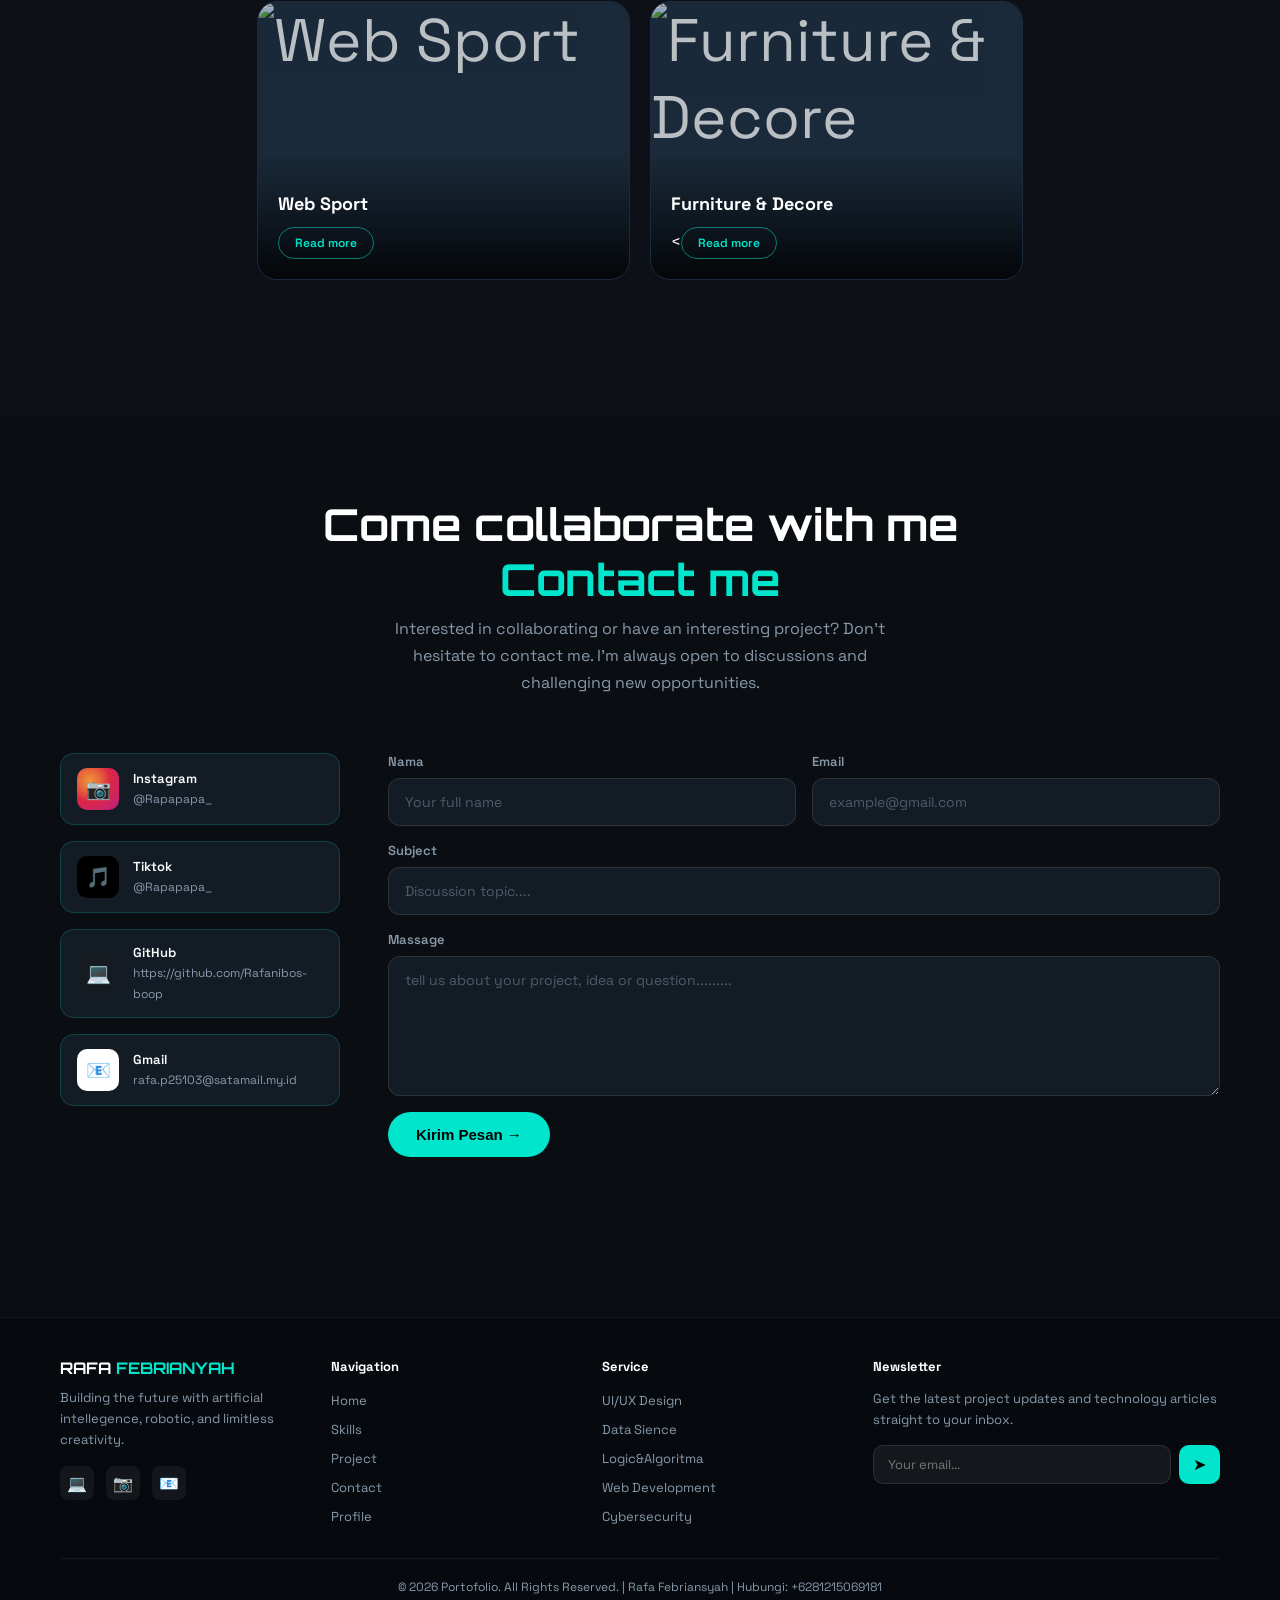
==== commit 921df10d: "Update index.html" ====
--- a/index.html
+++ b/index.html
@@ -156,7 +156,7 @@
               <span>Canva</span><span>75%</span>
             </div>
             <div class="skill-bar-track">
-              <div class="skill-bar-fill" style="width:63%; background: linear-gradient(90deg,#6366f1,#818cf8)"></div>
+              <div class="skill-bar-fill" style="width:75%; background: linear-gradient(90deg,#6366f1,#818cf8)"></div>
             </div>
           </div>
           <div class="skill-chart-wrap">
@@ -180,7 +180,7 @@
               </div>
               <div class="skill-col">
                 <span class="skill-col-pct">75%</span>
-                <div class="skill-col-bar" style="height:63px; background:linear-gradient(to top,#4338ca,#818cf8)"></div>
+                <div class="skill-col-bar" style="height:75px; background:linear-gradient(to top,#4338ca,#818cf8)"></div>
               </div>
             </div>
             <div class="skill-chart-names">
